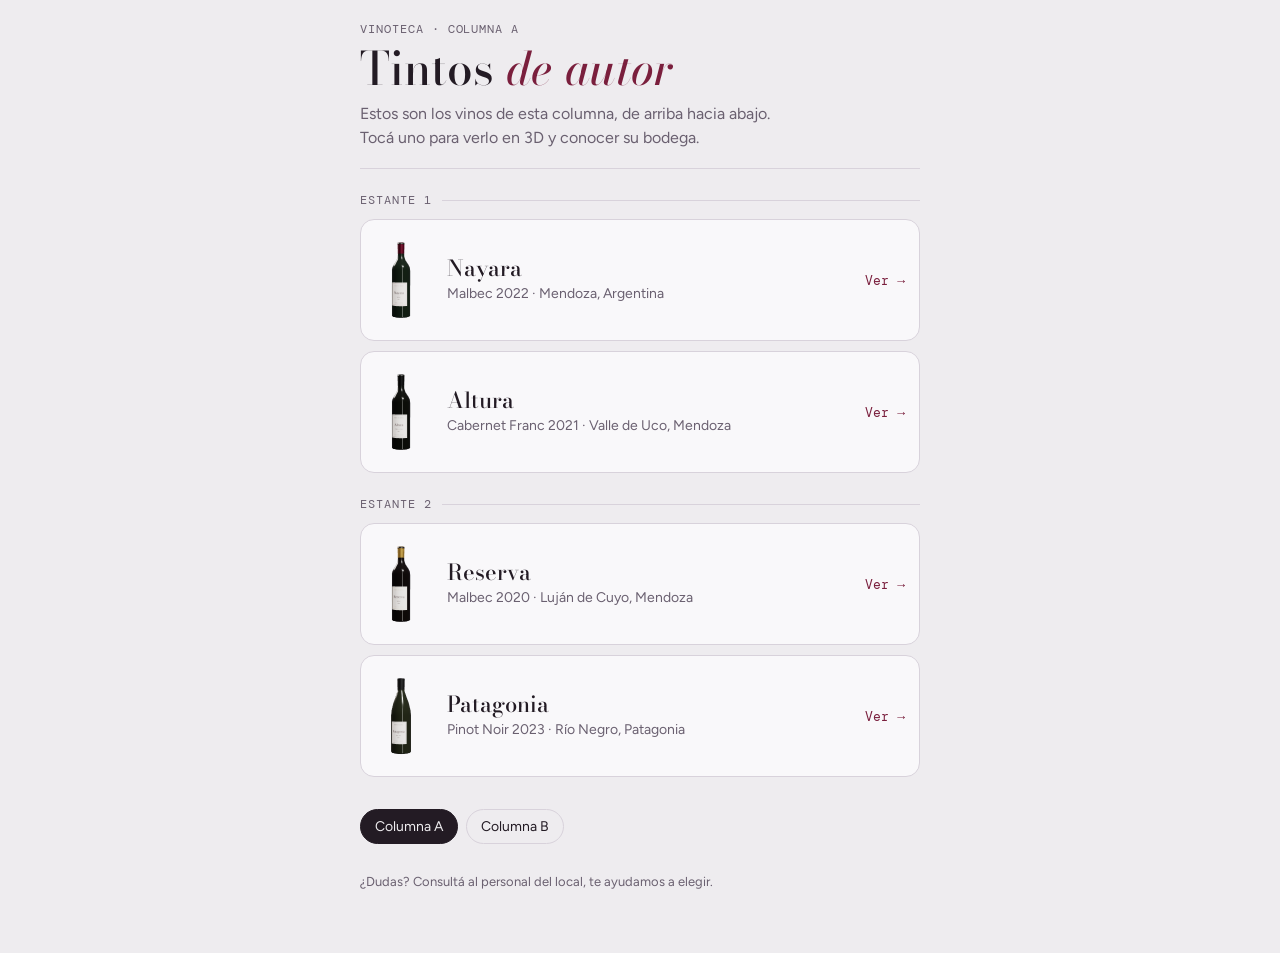
==== index.html @ 504499de "Catálogo QR de vinos: lista por columna, botella 3D y QR imprimibles Co-Authored-By: Claude Opus 5.5" ====
<!doctype html>
<html lang="es">
<head>
<meta charset="utf-8">
<meta name="viewport" content="width=device-width,initial-scale=1,viewport-fit=cover">
<title>Catálogo de vinos</title>
<meta name="description" content="Conocé los vinos de cada columna de la estantería: botella en 3D, notas de cata y la historia de cada bodega.">
<meta name="theme-color" content="#eeecef">
<link rel="preconnect" href="https://fonts.googleapis.com">
<link rel="preconnect" href="https://fonts.gstatic.com" crossorigin>
<link rel="stylesheet" href="https://fonts.googleapis.com/css2?family=Bodoni+Moda:ital,opsz,wght@0,6..96,500;0,6..96,700;1,6..96,500&family=Figtree:wght@400;500;600&family=DM+Mono:wght@400;500&display=swap">
<link rel="stylesheet" href="css/estilos.css">
</head>
<body>
<div class="wrap" id="app"><p class="loading eyebrow">Cargando vinos…</p></div>
<script src="vendor/three.min.js"></script>
<script src="js/config.js"></script>
<script src="js/datos.js"></script>
<script src="js/botella3d.js"></script>
<script src="js/app.js"></script>
</body>
</html>
---- css/estilos.css ----
/* Layout: columna única pensada para el teléfono; lista por estante → ficha con botella 3D giratoria */
:root{
  --bg:#eeecef; --surface:#f9f8fa; --ink:#231b24; --muted:#6a6070; --line:#d8d2db;
  --accent:#7a1f3d; --accent-soft:#ead9df; --stage:#e3dfe6;
  --f-display:"Bodoni Moda","Didot","Bodoni 72",Georgia,serif;
  --f-body:"Figtree",system-ui,-apple-system,"Segoe UI",sans-serif;
  --f-mono:"DM Mono",ui-monospace,Menlo,monospace;
}
@media (prefers-color-scheme:dark){:root:not([data-theme="light"]){
  --bg:#17121a; --surface:#211a25; --ink:#efe9f0; --muted:#a89eae; --line:#372d3b;
  --accent:#d97a98; --accent-soft:#3a2230; --stage:#1e1722; color-scheme:dark}}
:root[data-theme="dark"]{
  --bg:#17121a; --surface:#211a25; --ink:#efe9f0; --muted:#a89eae; --line:#372d3b;
  --accent:#d97a98; --accent-soft:#3a2230; --stage:#1e1722; color-scheme:dark}

body{background:var(--bg);color:var(--ink);font-family:var(--f-body);font-size:16px;line-height:1.5;
  padding-left:max(16px,env(safe-area-inset-left,0px));padding-right:max(16px,env(safe-area-inset-right,0px))}
.wrap{max-width:560px;margin:0 auto;padding-block:20px 48px}
h1,h2,h3{font-family:var(--f-display);font-weight:500;text-wrap:balance;margin:0}
.eyebrow{font-family:var(--f-mono);font-size:12px;letter-spacing:.08em;text-transform:uppercase;color:var(--muted)}
button{font:inherit;color:inherit}
:focus-visible{outline:2px solid var(--accent);outline-offset:3px;border-radius:6px}

/* ---------- Lista ---------- */
.head{display:grid;gap:6px;padding-bottom:18px;border-bottom:1px solid var(--line)}
.head h1{font-size:clamp(34px,9vw,46px);line-height:1.05}
.head h1 em{font-style:italic;color:var(--accent)}
.head p{margin:4px 0 0;color:var(--muted);max-width:42ch}
.shelf{display:grid;gap:10px;padding-top:22px}
.shelf-label{display:flex;align-items:center;gap:10px}
.shelf-label::after{content:"";flex:1;height:1px;background:var(--line)}
.wine{display:grid;grid-template-columns:64px 1fr auto;gap:14px;align-items:center;width:100%;text-align:left;
  background:var(--surface);border:1px solid var(--line);border-radius:14px;padding:10px 14px 10px 8px;cursor:pointer;
  transition:transform .15s ease,border-color .15s ease}
.wine:hover{border-color:var(--accent)}
.wine:active{transform:scale(.985)}
.thumb{width:64px;height:100px;display:grid;place-items:center}
.thumb img{width:64px;height:100px;object-fit:contain}
.thumb .ph{width:16px;height:80px;border-radius:5px 5px 3px 3px;background:var(--line)}
.wine-txt{min-width:0}
.wine-txt h3{font-size:22px;line-height:1.15}
.wine-txt .meta{color:var(--muted);font-size:14px}
.wine .go{font-family:var(--f-mono);font-size:13px;color:var(--accent)}
.cols{display:flex;flex-wrap:wrap;gap:8px;margin-top:32px}
.chip{border:1px solid var(--line);background:transparent;border-radius:999px;padding:6px 14px;font-size:14px;cursor:pointer}
.chip[aria-current="true"]{background:var(--ink);color:var(--bg);border-color:var(--ink)}
.foot{margin-top:28px;color:var(--muted);font-size:13px}

/* ---------- Ficha ---------- */
body::before{content:"";position:fixed;inset:0 0 auto;height:env(safe-area-inset-top,0px);z-index:10;background:var(--bg)}
.bar{position:sticky;top:env(safe-area-inset-top,0px);z-index:5;background:var(--bg);display:flex;align-items:center;justify-content:space-between;
  padding-block:10px;margin-bottom:6px}
.back{display:inline-flex;align-items:center;gap:8px;border:1px solid var(--line);background:var(--surface);border-radius:999px;padding:7px 14px 7px 10px;cursor:pointer;font-size:15px}
.stage{position:relative;height:clamp(320px,56vh,480px);border-radius:20px;overflow:hidden;
  background:radial-gradient(ellipse 60% 55% at 50% 58%,var(--surface),var(--stage) 75%)}
.stage canvas{display:block;width:100%;height:100%;touch-action:pan-y;cursor:grab}
.stage canvas:active{cursor:grabbing}
.hint{position:absolute;left:0;right:0;bottom:12px;text-align:center;pointer-events:none}
.nogl{position:absolute;inset:0;display:grid;place-items:center;color:var(--muted);padding:24px;text-align:center}
.title{display:grid;gap:4px;padding-top:20px}
.title h1{font-size:clamp(40px,11vw,56px);line-height:1}
.title .sub{font-size:17px;color:var(--muted)}
.sample{justify-self:start;margin-top:8px;font-family:var(--f-mono);font-size:11px;letter-spacing:.06em;text-transform:uppercase;
  background:var(--accent-soft);color:var(--accent);border-radius:6px;padding:3px 8px}
.lead{font-size:18px;line-height:1.55;margin:18px 0 0;max-width:60ch}
.spec{display:grid;grid-template-columns:repeat(2,minmax(0,1fr));gap:1px;background:var(--line);border:1px solid var(--line);border-radius:14px;overflow:hidden;margin-top:22px}
.spec div{background:var(--surface);padding:12px 14px;min-width:0}
.spec dt{font-family:var(--f-mono);font-size:11px;letter-spacing:.07em;text-transform:uppercase;color:var(--muted)}
.spec dd{margin:2px 0 0;font-size:16px;font-variant-numeric:tabular-nums}
.sec{margin-top:34px;display:grid;gap:12px}
.sec h2{font-size:28px}
.notes{display:grid;gap:12px}
.note{display:grid;grid-template-columns:72px 1fr;gap:12px;align-items:baseline}
.note p{margin:0}
.winery{background:var(--surface);border:1px solid var(--line);border-radius:16px;padding:18px;display:grid;gap:10px}
.winery h3{font-size:24px}
.winery p{margin:0}
.facts{display:flex;flex-wrap:wrap;gap:6px}
.facts span{font-size:13px;border:1px solid var(--line);border-radius:999px;padding:3px 10px;color:var(--muted)}
.pair{display:flex;flex-wrap:wrap;gap:8px}
.pair span{background:var(--accent-soft);color:var(--ink);border-radius:10px;padding:6px 12px;font-size:15px}
@media (prefers-reduced-motion:reduce){.wine{transition:none}}

/* ---------- Agregados del sitio ---------- */
.price{font-family:var(--f-mono);font-size:15px;color:var(--ink);font-variant-numeric:tabular-nums}
.winery a{color:var(--accent);font-weight:500;text-decoration:none}
.winery a:hover{text-decoration:underline}
.empty{padding-block:48px;color:var(--muted)}
.loading{padding-block:80px;text-align:center;color:var(--muted)}

/* ---------- Base ---------- */
*,*::before,*::after{box-sizing:border-box}
html{color-scheme:light;padding-top:env(safe-area-inset-top,0px);padding-bottom:env(safe-area-inset-bottom,0px);-webkit-text-size-adjust:100%}
body{margin:0}
img{max-width:100%}
[hidden]{display:none!important}
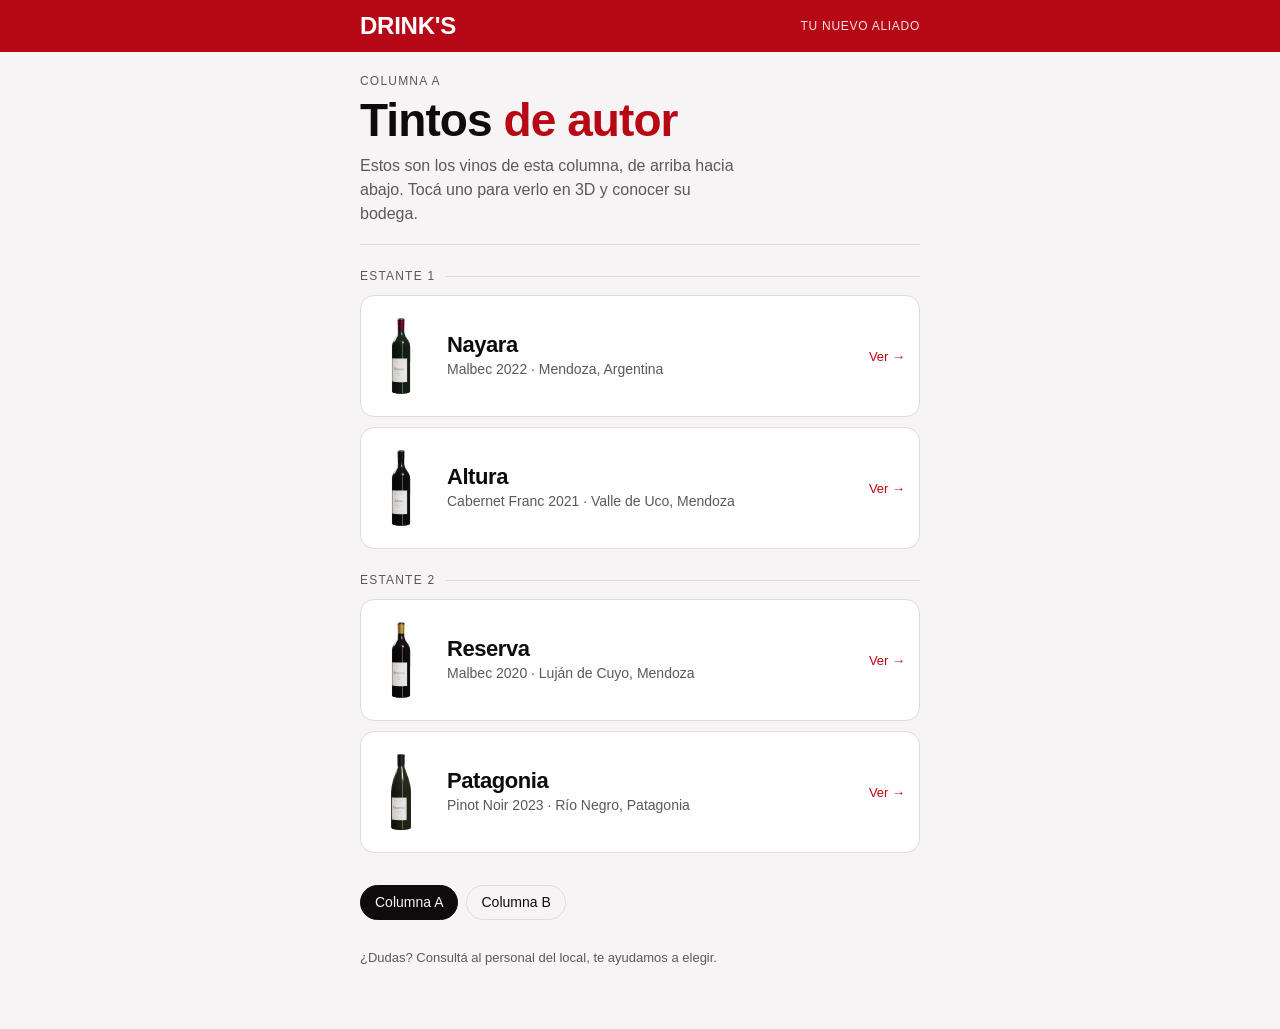
==== commit 316a1104: "Aplicar identidad de DRINK'S: paleta roja, Helvetica Neue y banda de marca Co-Authored-By: Claude Op" ====
--- a/index.html
+++ b/index.html
@@ -3,15 +3,16 @@
 <head>
 <meta charset="utf-8">
 <meta name="viewport" content="width=device-width,initial-scale=1,viewport-fit=cover">
-<title>Catálogo de vinos</title>
+<title>DRINK'S · Catálogo de vinos</title>
 <meta name="description" content="Conocé los vinos de cada columna de la estantería: botella en 3D, notas de cata y la historia de cada bodega.">
-<meta name="theme-color" content="#eeecef">
+<meta name="theme-color" content="#b70815">
 <link rel="preconnect" href="https://fonts.googleapis.com">
 <link rel="preconnect" href="https://fonts.gstatic.com" crossorigin>
-<link rel="stylesheet" href="https://fonts.googleapis.com/css2?family=Bodoni+Moda:ital,opsz,wght@0,6..96,500;0,6..96,700;1,6..96,500&family=Figtree:wght@400;500;600&family=DM+Mono:wght@400;500&display=swap">
+<link rel="stylesheet" href="https://fonts.googleapis.com/css2?family=Bodoni+Moda:ital,opsz,wght@0,6..96,500;1,6..96,500&family=DM+Mono:wght@400;500&display=swap">
 <link rel="stylesheet" href="css/estilos.css">
 </head>
 <body>
+<header class="brand"><div class="brand-in"><span class="logo" id="logo"></span><span class="claim" id="claim"></span></div></header>
 <div class="wrap" id="app"><p class="loading eyebrow">Cargando vinos…</p></div>
 <script src="vendor/three.min.js"></script>
 <script src="js/config.js"></script>
--- a/css/estilos.css
+++ b/css/estilos.css
@@ -1,30 +1,31 @@
 /* Layout: columna única pensada para el teléfono; lista por estante → ficha con botella 3D giratoria */
 :root{
-  --bg:#eeecef; --surface:#f9f8fa; --ink:#231b24; --muted:#6a6070; --line:#d8d2db;
-  --accent:#7a1f3d; --accent-soft:#ead9df; --stage:#e3dfe6;
-  --f-display:"Bodoni Moda","Didot","Bodoni 72",Georgia,serif;
-  --f-body:"Figtree",system-ui,-apple-system,"Segoe UI",sans-serif;
-  --f-mono:"DM Mono",ui-monospace,Menlo,monospace;
+  /* Paleta DRINK'S: rojo #B70815 / #ED2128, negro y blanco. Tipografía Helvetica Neue. */
+  --bg:#f6f4f4; --surface:#fefefe; --ink:#0d0b0b; --muted:#5f5758; --line:#e2dbdb;
+  --accent:#b70815; --accent-2:#ed2128; --accent-soft:#fbe4e5; --stage:#eeeaea; --on-accent:#fefefe;
+  --f-display:"Helvetica Neue",Helvetica,Arial,sans-serif;
+  --f-body:"Helvetica Neue",Helvetica,Arial,sans-serif;
+  --f-mono:"Helvetica Neue",Helvetica,Arial,sans-serif;
 }
 @media (prefers-color-scheme:dark){:root:not([data-theme="light"]){
-  --bg:#17121a; --surface:#211a25; --ink:#efe9f0; --muted:#a89eae; --line:#372d3b;
-  --accent:#d97a98; --accent-soft:#3a2230; --stage:#1e1722; color-scheme:dark}}
+  --bg:#0c0a0a; --surface:#181314; --ink:#fefefe; --muted:#aa9fa0; --line:#2e2526;
+  --accent:#ed2128; --accent-2:#ed2128; --accent-soft:#3a1215; --stage:#151011; --on-accent:#fefefe; color-scheme:dark}}
 :root[data-theme="dark"]{
-  --bg:#17121a; --surface:#211a25; --ink:#efe9f0; --muted:#a89eae; --line:#372d3b;
-  --accent:#d97a98; --accent-soft:#3a2230; --stage:#1e1722; color-scheme:dark}
+  --bg:#0c0a0a; --surface:#181314; --ink:#fefefe; --muted:#aa9fa0; --line:#2e2526;
+  --accent:#ed2128; --accent-2:#ed2128; --accent-soft:#3a1215; --stage:#151011; --on-accent:#fefefe; color-scheme:dark}
 
 body{background:var(--bg);color:var(--ink);font-family:var(--f-body);font-size:16px;line-height:1.5;
   padding-left:max(16px,env(safe-area-inset-left,0px));padding-right:max(16px,env(safe-area-inset-right,0px))}
 .wrap{max-width:560px;margin:0 auto;padding-block:20px 48px}
-h1,h2,h3{font-family:var(--f-display);font-weight:500;text-wrap:balance;margin:0}
-.eyebrow{font-family:var(--f-mono);font-size:12px;letter-spacing:.08em;text-transform:uppercase;color:var(--muted)}
+h1,h2,h3{font-family:var(--f-display);font-weight:700;letter-spacing:-.02em;text-wrap:balance;margin:0}
+.eyebrow{font-family:var(--f-mono);font-size:12px;font-weight:500;letter-spacing:.1em;text-transform:uppercase;color:var(--muted)}
 button{font:inherit;color:inherit}
 :focus-visible{outline:2px solid var(--accent);outline-offset:3px;border-radius:6px}
 
 /* ---------- Lista ---------- */
 .head{display:grid;gap:6px;padding-bottom:18px;border-bottom:1px solid var(--line)}
 .head h1{font-size:clamp(34px,9vw,46px);line-height:1.05}
-.head h1 em{font-style:italic;color:var(--accent)}
+.head h1 em{font-style:normal;color:var(--accent)}
 .head p{margin:4px 0 0;color:var(--muted);max-width:42ch}
 .shelf{display:grid;gap:10px;padding-top:22px}
 .shelf-label{display:flex;align-items:center;gap:10px}
@@ -47,7 +48,7 @@
 .foot{margin-top:28px;color:var(--muted);font-size:13px}
 
 /* ---------- Ficha ---------- */
-body::before{content:"";position:fixed;inset:0 0 auto;height:env(safe-area-inset-top,0px);z-index:10;background:var(--bg)}
+body::before{content:"";position:fixed;inset:0 0 auto;height:env(safe-area-inset-top,0px);z-index:10;background:var(--accent)}
 .bar{position:sticky;top:env(safe-area-inset-top,0px);z-index:5;background:var(--bg);display:flex;align-items:center;justify-content:space-between;
   padding-block:10px;margin-bottom:6px}
 .back{display:inline-flex;align-items:center;gap:8px;border:1px solid var(--line);background:var(--surface);border-radius:999px;padding:7px 14px 7px 10px;cursor:pointer;font-size:15px}
@@ -94,3 +95,12 @@
 body{margin:0}
 img{max-width:100%}
 [hidden]{display:none!important}
+
+/* ---------- Banda de marca ---------- */
+.brand{background:var(--accent);color:var(--on-accent);
+  margin-left:calc(-1 * max(16px, env(safe-area-inset-left,0px)));margin-right:calc(-1 * max(16px, env(safe-area-inset-right,0px)));
+  padding-left:max(16px, env(safe-area-inset-left,0px));padding-right:max(16px, env(safe-area-inset-right,0px));padding-block:14px}
+.brand-in{max-width:560px;margin:0 auto;display:flex;align-items:center;justify-content:space-between;gap:12px}
+.brand .logo{font-family:var(--f-display);font-weight:700;font-size:24px;letter-spacing:-.01em;line-height:1;display:flex;align-items:center}
+.brand .logo img{height:28px;width:auto;display:block}
+.brand .claim{font-size:12px;font-weight:500;letter-spacing:.06em;text-transform:uppercase;opacity:.9;text-align:right}
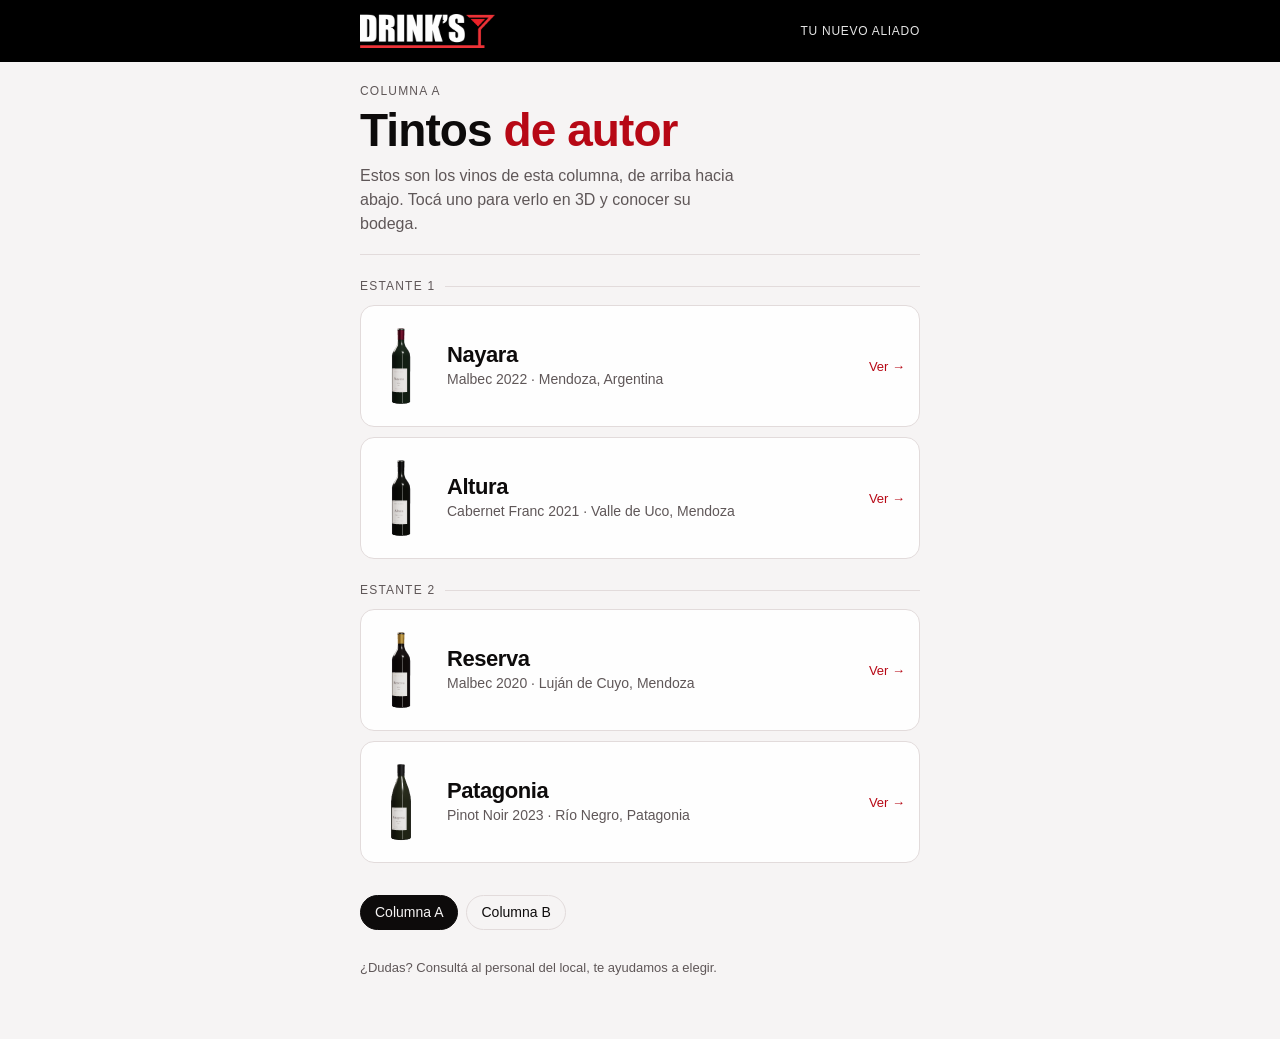
==== commit f35e6cab: "Agregar logo de DRINK'S en banda negra Co-Authored-By: Claude Opus 5.5 <noreply@anthropic.com> Claud" ====
--- a/index.html
+++ b/index.html
@@ -5,7 +5,7 @@
 <meta name="viewport" content="width=device-width,initial-scale=1,viewport-fit=cover">
 <title>DRINK'S · Catálogo de vinos</title>
 <meta name="description" content="Conocé los vinos de cada columna de la estantería: botella en 3D, notas de cata y la historia de cada bodega.">
-<meta name="theme-color" content="#b70815">
+<meta name="theme-color" content="#000000">
 <link rel="preconnect" href="https://fonts.googleapis.com">
 <link rel="preconnect" href="https://fonts.gstatic.com" crossorigin>
 <link rel="stylesheet" href="https://fonts.googleapis.com/css2?family=Bodoni+Moda:ital,opsz,wght@0,6..96,500;1,6..96,500&family=DM+Mono:wght@400;500&display=swap">
--- a/css/estilos.css
+++ b/css/estilos.css
@@ -48,7 +48,7 @@
 .foot{margin-top:28px;color:var(--muted);font-size:13px}
 
 /* ---------- Ficha ---------- */
-body::before{content:"";position:fixed;inset:0 0 auto;height:env(safe-area-inset-top,0px);z-index:10;background:var(--accent)}
+body::before{content:"";position:fixed;inset:0 0 auto;height:env(safe-area-inset-top,0px);z-index:10;background:#000}
 .bar{position:sticky;top:env(safe-area-inset-top,0px);z-index:5;background:var(--bg);display:flex;align-items:center;justify-content:space-between;
   padding-block:10px;margin-bottom:6px}
 .back{display:inline-flex;align-items:center;gap:8px;border:1px solid var(--line);background:var(--surface);border-radius:999px;padding:7px 14px 7px 10px;cursor:pointer;font-size:15px}
@@ -97,10 +97,10 @@
 [hidden]{display:none!important}
 
 /* ---------- Banda de marca ---------- */
-.brand{background:var(--accent);color:var(--on-accent);
+.brand{background:#000;color:#fefefe;
   margin-left:calc(-1 * max(16px, env(safe-area-inset-left,0px)));margin-right:calc(-1 * max(16px, env(safe-area-inset-right,0px)));
   padding-left:max(16px, env(safe-area-inset-left,0px));padding-right:max(16px, env(safe-area-inset-right,0px));padding-block:14px}
 .brand-in{max-width:560px;margin:0 auto;display:flex;align-items:center;justify-content:space-between;gap:12px}
 .brand .logo{font-family:var(--f-display);font-weight:700;font-size:24px;letter-spacing:-.01em;line-height:1;display:flex;align-items:center}
-.brand .logo img{height:28px;width:auto;display:block}
+.brand .logo img{height:34px;width:auto;display:block}
 .brand .claim{font-size:12px;font-weight:500;letter-spacing:.06em;text-transform:uppercase;opacity:.9;text-align:right}
